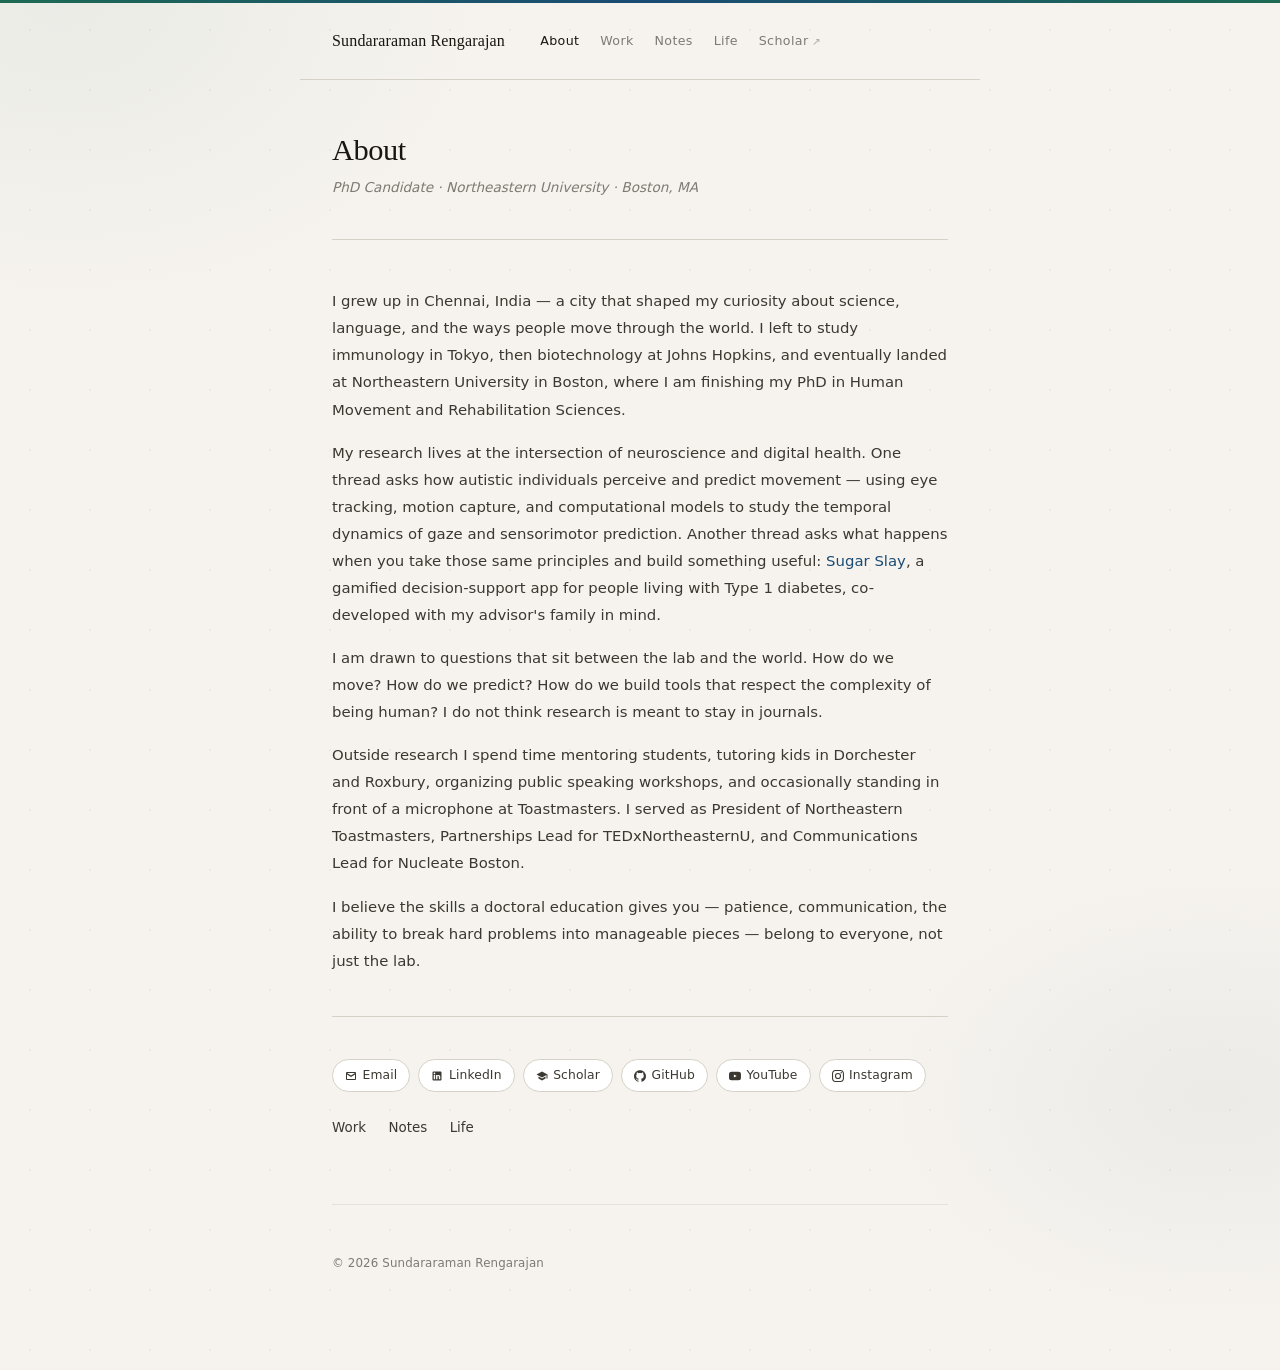
==== about.html @ 94930c29 "Add files via upload" ====
<!DOCTYPE html>
<html lang="en">
<head>
  <meta charset="UTF-8">
  <meta name="viewport" content="width=device-width, initial-scale=1.0">
  <title>About — Sundararaman Rengarajan</title>
  <link rel="stylesheet" href="style.css">
</head>
<body>

<div class="top-rule"></div>

<nav class="site-nav">
  <a href="index.html" class="brand">Sundararaman Rengarajan</a>
  <a href="about.html" class="on">About</a>
  <a href="work.html">Work</a>
  <a href="notes.html">Notes</a>
  <a href="life.html">Life</a>
  <a href="https://scholar.google.com/citations?hl=en&user=uG3noJkAAAAJ" target="_blank" class="ext">Scholar</a>
</nav>

<div class="wrapper">

  <div class="page-top">
    <h1>About</h1>
    <p class="sub">PhD Candidate · Northeastern University · Boston, MA</p>
  </div>

  <div class="section">
    <p>
      I grew up in Chennai, India — a city that shaped my curiosity about science, language,
      and the ways people move through the world. I left to study immunology in Tokyo,
      then biotechnology at Johns Hopkins, and eventually landed at Northeastern University
      in Boston, where I am finishing my PhD in Human Movement and Rehabilitation Sciences.
    </p>

    <p>
      My research lives at the intersection of neuroscience and digital health.
      One thread asks how autistic individuals perceive and predict movement — using eye tracking,
      motion capture, and computational models to study the temporal dynamics of gaze and
      sensorimotor prediction. Another thread asks what happens when you take those same
      principles and build something useful:
      <a href="https://news.northeastern.edu/2026/01/14/glucose-tracking-gaming-app/" target="_blank">Sugar Slay</a>,
      a gamified decision-support app for people living with Type 1 diabetes,
      co-developed with my advisor's family in mind.
    </p>

    <p>
      I am drawn to questions that sit between the lab and the world. How do we move?
      How do we predict? How do we build tools that respect the complexity of being human?
      I do not think research is meant to stay in journals.
    </p>

    <p>
      Outside research I spend time mentoring students, tutoring kids in Dorchester and Roxbury,
      organizing public speaking workshops, and occasionally standing in front of a microphone
      at Toastmasters. I served as President of Northeastern Toastmasters,
      Partnerships Lead for TEDxNortheasternU,
      and Communications Lead for Nucleate Boston.
    </p>

    <p>
      I believe the skills a doctoral education gives you — patience, communication,
      the ability to break hard problems into manageable pieces — belong to everyone,
      not just the lab.
    </p>
  </div>

  <hr>

  <div class="socials">
    <a href="/cdn-cgi/l/email-protection#7200171c1513001318131c5c01321c1d00061a1713010617001c5c171607">
      <svg viewBox="0 0 24 24" style="width:12px;height:12px;fill:currentColor"><path d="M20 4H4a2 2 0 00-2 2v12a2 2 0 002 2h16a2 2 0 002-2V6a2 2 0 00-2-2zm0 2l-8 5-8-5h16zm0 12H4V9l8 5 8-5v9z"/></svg>
      Email
    </a>
    <a href="https://www.linkedin.com/in/this-is-sundarr/" target="_blank">
      <svg viewBox="0 0 24 24" style="width:12px;height:12px;fill:currentColor"><path d="M19 3a2 2 0 012 2v14a2 2 0 01-2 2H5a2 2 0 01-2-2V5a2 2 0 012-2h14m-.5 15.5v-5.3a3.26 3.26 0 00-3.26-3.26c-.85 0-1.84.52-2.32 1.3v-1.11h-2.79v8.37h2.79v-4.93c0-.77.62-1.4 1.39-1.4a1.4 1.4 0 011.4 1.4v4.93h2.79M6.88 8.56a1.68 1.68 0 001.68-1.68c0-.93-.75-1.69-1.68-1.69a1.69 1.69 0 00-1.69 1.69c0 .93.76 1.68 1.69 1.68m1.39 9.94v-8.37H5.5v8.37h2.77z"/></svg>
      LinkedIn
    </a>
    <a href="https://scholar.google.com/citations?hl=en&user=uG3noJkAAAAJ" target="_blank">
      <svg viewBox="0 0 24 24" style="width:12px;height:12px;fill:currentColor"><path d="M12 3L1 9l11 6 9-4.91V17h2V9L12 3zM5 13.18v4L12 21l7-3.82v-4L12 17l-7-3.82z"/></svg>
      Scholar
    </a>
    <a href="https://github.com/thisissundarr" target="_blank">
      <svg viewBox="0 0 24 24" style="width:12px;height:12px;fill:currentColor"><path d="M12 .297c-6.63 0-12 5.373-12 12 0 5.303 3.438 9.8 8.205 11.385.6.113.82-.258.82-.577 0-.285-.01-1.04-.015-2.04-3.338.724-4.042-1.61-4.042-1.61C4.422 18.07 3.633 17.7 3.633 17.7c-1.087-.744.084-.729.084-.729 1.205.084 1.838 1.236 1.838 1.236 1.07 1.835 2.809 1.305 3.495.998.108-.776.417-1.305.76-1.605-2.665-.3-5.466-1.332-5.466-5.93 0-1.31.465-2.38 1.235-3.22-.135-.303-.54-1.523.105-3.176 0 0 1.005-.322 3.3 1.23.96-.267 1.98-.399 3-.405 1.02.006 2.04.138 3 .405 2.28-1.552 3.285-1.23 3.285-1.23.645 1.653.24 2.873.12 3.176.765.84 1.23 1.91 1.23 3.22 0 4.61-2.805 5.625-5.475 5.92.42.36.81 1.096.81 2.22 0 1.606-.015 2.896-.015 3.286 0 .315.21.69.825.57C20.565 22.092 24 17.592 24 12.297c0-6.627-5.373-12-12-12"/></svg>
      GitHub
    </a>
    <a href="https://www.youtube.com/@sundararamanrengarajan" target="_blank">
      <svg viewBox="0 0 24 24" style="width:12px;height:12px;fill:currentColor"><path d="M23.5 6.19a3.02 3.02 0 00-2.12-2.14C19.54 3.5 12 3.5 12 3.5s-7.54 0-9.38.55A3.02 3.02 0 00.5 6.19C0 8.04 0 12 0 12s0 3.96.5 5.81a3.02 3.02 0 002.12 2.14C4.46 20.5 12 20.5 12 20.5s7.54 0 9.38-.55a3.02 3.02 0 002.12-2.14C24 15.96 24 12 24 12s0-3.96-.5-5.81zM9.75 15.02V8.98L15.5 12l-5.75 3.02z"/></svg>
      YouTube
    </a>
    <a href="https://www.instagram.com/this.is.sundarr/" target="_blank">
      <svg viewBox="0 0 24 24" style="width:12px;height:12px;fill:currentColor"><path d="M12 2.163c3.204 0 3.584.012 4.85.07 3.252.148 4.771 1.691 4.919 4.919.058 1.265.069 1.645.069 4.849 0 3.205-.012 3.584-.069 4.849-.149 3.225-1.664 4.771-4.919 4.919-1.266.058-1.644.07-4.85.07-3.204 0-3.584-.012-4.849-.07-3.26-.149-4.771-1.699-4.919-4.92-.058-1.265-.07-1.644-.07-4.849 0-3.204.013-3.583.07-4.849.149-3.227 1.664-4.771 4.919-4.919 1.266-.057 1.645-.069 4.849-.069zm0-2.163c-3.259 0-3.667.014-4.947.072-4.358.2-6.78 2.618-6.98 6.98-.059 1.281-.073 1.689-.073 4.948 0 3.259.014 3.668.072 4.948.2 4.358 2.618 6.78 6.98 6.98 1.281.058 1.689.072 4.948.072 3.259 0 3.668-.014 4.948-.072 4.354-.2 6.782-2.618 6.979-6.98.059-1.28.073-1.689.073-4.948 0-3.259-.014-3.667-.072-4.947-.196-4.354-2.617-6.78-6.979-6.98-1.281-.059-1.69-.073-4.949-.073zm0 5.838a6.162 6.162 0 100 12.324 6.162 6.162 0 000-12.324zM12 16a4 4 0 110-8 4 4 0 010 8zm6.406-11.845a1.44 1.44 0 100 2.881 1.44 1.44 0 000-2.881z"/></svg>
      Instagram
    </a>
  </div>

  <div class="arrow-links" style="margin-top:1.5rem;">
    <a href="work.html">Work</a>
    <a href="notes.html">Notes</a>
    <a href="life.html">Life</a>
  </div>

  <footer>
    <span>© 2026 Sundararaman Rengarajan</span>
    <span><a href="index.html">
---- style.css ----
*, *::before, *::after { box-sizing: border-box; margin: 0; padding: 0; }

:root {
  --ivory:   #f6f3ee;
  --paper:   #faf8f4;
  --surface: #ffffff;
  --text:    #18160f;
  --soft:    #3a3830;
  --muted:   #7c7a72;
  --faint:   #e6e2d9;
  --rule:    #d6d1c7;
  --teal:    #1d6a54;
  --blue:    #1a4b74;
  --warm:    #8a4520;
  --gold:    #b89a3e;
  --serif:   'Georgia', 'Times New Roman', serif;
  --sans:    -apple-system, BlinkMacSystemFont, 'Segoe UI', system-ui, sans-serif;
  --mono:    'SFMono-Regular', 'Consolas', monospace;
  --width:   680px;
  --pad:     2rem;
}

html { font-size: 16px; }

/* ── BODY & BACKGROUND ── */
body {
  font-family: var(--sans);
  background-color: var(--ivory);
  background-image:
    radial-gradient(ellipse 700px 500px at 5% 0%, rgba(29,106,84,0.055) 0%, transparent 60%),
    radial-gradient(ellipse 600px 400px at 95% 80%, rgba(26,75,116,0.05) 0%, transparent 55%),
    url("data:image/svg+xml,%3Csvg xmlns='http://www.w3.org/2000/svg' width='60' height='60'%3E%3Ccircle cx='30' cy='30' r='0.8' fill='%238a8070' opacity='0.18'/%3E%3C/svg%3E");
  color: var(--text);
  line-height: 1.78;
  -webkit-font-smoothing: antialiased;
}

/* ── WRAPPER ── */
.wrapper {
  max-width: var(--width);
  margin: 0 auto;
  padding: 0 var(--pad) 6rem;
}

/* ── TOP ACCENT LINE ── */
.top-rule {
  height: 3px;
  background: linear-gradient(90deg, var(--teal) 0%, var(--blue) 50%, var(--teal) 100%);
  margin-bottom: 0;
}

/* ── NAV ── */
.site-nav {
  padding: 1.5rem 2rem;
  max-width: var(--width);
  margin: 0 auto;
  display: flex;
  align-items: center;
  gap: 0;
  flex-wrap: wrap;
  row-gap: 0.4rem;
  border-bottom: 1px solid var(--rule);
  margin-bottom: 0;
}

.site-nav .brand {
  font-family: var(--serif);
  font-size: 1rem;
  font-weight: normal;
  color: var(--text);
  text-decoration: none;
  margin-right: 2.2rem;
  letter-spacing: 0.01em;
}

.site-nav a {
  font-size: 0.79rem;
  color: var(--muted);
  text-decoration: none;
  margin-right: 1.3rem;
  letter-spacing: 0.03em;
  transition: color 0.15s;
}

.site-nav a:hover       { color: var(--teal); }
.site-nav a.on          { color: var(--text); }
.site-nav .ext::after   { content: ' ↗'; font-size: 0.65rem; opacity: 0.6; }

/* ── PAGE HERO (index) ── */
.hero {
  padding: 4rem 0 3.5rem;
  display: grid;
  grid-template-columns: 1fr auto;
  gap: 2.5rem;
  align-items: center;
  border-bottom: 1px solid var(--rule);
  margin-bottom: 0;
}

.hero-text h1 {
  font-family: var(--serif);
  font-size: 2.5rem;
  font-weight: normal;
  line-height: 1.15;
  letter-spacing: -0.02em;
  color: var(--text);
  margin-bottom: 0.6rem;
}

.hero-text .role {
  font-size: 0.88rem;
  color: var(--muted);
  margin-bottom: 0.3rem;
  line-height: 1.6;
}

.hero-text .tagline {
  font-size: 1rem;
  color: var(--soft);
  font-style: italic;
  font-family: var(--serif);
  margin: 0.9rem 0 1.6rem;
  line-height: 1.55;
}

.hero-photo {
  flex-shrink: 0;
}

.hero-photo img {
  width: 150px;
  height: 150px;
  border-radius: 50%;
  object-fit: cover;
  object-position: center top;
  display: block;
  border: 3px solid var(--surface);
  box-shadow: 0 0 0 1px var(--rule), 0 4px 24px rgba(0,0,0,0.08);
}

/* ── SOCIAL LINKS ── */
.socials {
  display: flex;
  gap: 0.5rem;
  flex-wrap: wrap;
}

.socials a {
  display: inline-flex;
  align-items: center;
  gap: 0.35rem;
  font-size: 0.77rem;
  color: var(--soft);
  text-decoration: none;
  border: 1px solid var(--rule);
  padding: 0.3rem 0.75rem;
  border-radius: 100px;
  background: var(--surface);
  transition: all 0.15s;
  letter-spacing: 0.01em;
}

.socials a:hover {
  border-color: var(--teal);
  color: var(--teal);
  background: rgba(29,106,84,0.05);
  text-decoration: none;
}

.socials a svg {
  width: 12px;
  height: 12px;
  flex-shrink: 0;
  fill: currentColor;
}

/* ── PAGE HEADER (inner pages) ── */
.page-top {
  padding: 3.2rem 0 2.5rem;
  border-bottom: 1px solid var(--rule);
  margin-bottom: 0;
}

.page-top h1 {
  font-family: var(--serif);
  font-size: 1.9rem;
  font-weight: normal;
  color: var(--text);
  letter-spacing: -0.015em;
  line-height: 1.2;
  margin-bottom: 0.4rem;
}

.page-top .sub {
  font-size: 0.85rem;
  color: var(--muted);
  font-style: italic;
}

/* ── SECTION HEADINGS ── */
.section {
  margin-top: 3rem;
}

.section-label {
  font-size: 0.68rem;
  font-weight: 600;
  text-transform: uppercase;
  letter-spacing: 0.14em;
  color: var(--teal);
  margin-bottom: 1.2rem;
  display: flex;
  align-items: center;
  gap: 0.6rem;
}

.section-label::after {
  content: '';
  flex: 1;
  height: 1px;
  background: var(--faint);
}

h2 {
  font-family: var(--serif);
  font-size: 1.05rem;
  font-weight: normal;
  color: var(--text);
  margin: 2.6rem 0 1rem;
  padding-bottom: 0.35rem;
  border-bottom: 1px solid var(--rule);
}

h3 {
  font-size: 0.87rem;
  font-weight: 600;
  color: var(--text);
  margin: 1.6rem 0 0.28rem;
}

/* ── BODY TEXT ── */
p {
  font-size: 0.93rem;
  color: var(--soft);
  margin-bottom: 1rem;
  line-height: 1.82;
}

p:last-child { margin-bottom: 0; }

a { color: var(--blue); text-decoration: none; }
a:hover { text-decoration: underline; }

ul, ol { padding-left: 1.15rem; margin-bottom: 1rem; }
li {
  font-size: 0.89rem;
  color: var(--soft);
  margin-bottom: 0.3rem;
  line-height: 1.65;
}

hr {
  border: none;
  border-top: 1px solid var(--rule);
  margin: 2.6rem 0;
}

strong { color: var(--text); font-weight: 600; }
em     { font-style: italic; }

/* ── INDEX NAV LINKS ── */
.index-links {
  padding: 2.5rem 0 0;
  display: flex;
  flex-direction: column;
  gap: 0;
}

.index-links a {
  font-size: 0.97rem;
  color: var(--text);
  text-decoration: none;
  padding: 0.75rem 0;
  border-bottom: 1px solid var(--faint);
  display: flex;
  align-items: center;
  gap: 0.6rem;
  transition: color 0.15s;
}

.index-links a:first-child { border-top: 1px solid var(--faint); }

.index-links a:hover { color: var(--teal); text-decoration: none; }

.index-links .link-desc {
  font-size: 0.78rem;
  color: var(--muted);
  margin-left: 0.6rem;
}

/* ── PROFILE ROW (work page) ── */
.profile-row {
  display: flex;
  align-items: flex-start;
  gap: 1.5rem;
  margin: 2rem 0 0;
}

.profile-row img {
  width: 78px;
  height: 78px;
  border-radius: 50%;
  object-fit: cover;
  object-position: center top;
  flex-shrink: 0;
  border: 2px solid var(--surface);
  box-shadow: 0 0 0 1px var(--rule);
}

.profile-text {
  font-size: 0.88rem;
  color: var(--soft);
  line-height: 1.78;
}

.profile-text strong { font-size: 0.96rem; display: block; margin-bottom: 0.1rem; }

.interests {
  margin-top: 0.5rem;
  font-size: 0.78rem;
  color: var(--muted);
  font-style: italic;
}

/* ── PUBLICATIONS ── */
.pub {
  padding: 1.25rem 0;
  border-bottom: 1px solid var(--faint);
}

.pub:first-child { padding-top: 0; }
.pub:last-child  { border-bottom: none; }

.pub-title {
  display: block;
  font-size: 0.93rem;
  font-weight: 500;
  color: var(--text);
  line-height: 1.5;
  margin-bottom: 0.2rem;
}

.pub-authors {
  font-size: 0.8rem;
  color: var(--muted);
  margin-bottom: 0.15rem;
}

.pub-venue {
  font-size: 0.79rem;
  color: var(--muted);
  font-style: italic;
  margin-bottom: 0.42rem;
}

.pub-venue .ur { color: var(--warm); font-style: normal; font-weight: 500; }

.pub-links { display: flex; gap: 0.38rem; flex-wrap: wrap; align-items: center; }

.pub-links a {
  font-size: 0.72rem;
  color: var(--soft);
  border: 1px solid var(--rule);
  padding: 0.07rem 0.52rem;
  border-radius: 2px;
  background: var(--surface);
  transition: all 0.12s;
}

.pub-links a:hover { border-color: var(--blue); color: var(--blue); text-decoration: none; }

.ep {
  font-size: 0.72rem;
  color: #7a5800;
  background: #fdf3cc;
  border: 1px solid #e0d080;
  padding: 0.07rem 0.48rem;
  border-radius: 2px;
}

/* ── AWARD LIST ── */
.award-list { list-style: none; padding: 0; }

.award-list li {
  display: grid;
  grid-template-columns: 48px 1fr;
  gap: 1rem;
  padding: 0.5rem 0;
  border-bottom: 1px solid var(--faint);
  font-size: 0.88rem;
  align-items: baseline;
}

.award-list li:last-child { border-bottom: none; }

.yr {
  font-size: 0.74rem;
  color: var(--muted);
  font-variant-numeric: tabular-nums;
}

/* ── SERVICE ── */
.svc-year {
  font-size: 0.68rem;
  font-weight: 600;
  color: var(--teal);
  text-transform: uppercase;
  letter-spacing: 0.1em;
  margin: 1.6rem 0 0.5rem;
}

/* ── TEACHING & EDU ── */
.teach, .edu {
  padding: 0.72rem 0;
  border-bottom: 1px solid var(--faint);
}

.teach:last-child, .edu:last-child { border-bottom: none; }
.teach strong, .edu strong { font-size: 0.9rem; display: block; }
.teach span, .edu span { font-size: 0.8rem; color: var(--muted); display: block; line-height: 1.55; }

/* ── NOTES ── */
.note {
  display: grid;
  grid-template-columns: 62px 1fr;
  gap: 1rem;
  padding: 0.6rem 0;
  border-bottom: 1px solid var(--faint);
  align-items: baseline;
}

.note:last-child { border-bottom: none; }

.note-date { font-size: 0.73rem; color: var(--muted); white-space: nowrap; }
.note a { font-size: 0.9rem; color: var(--text); }
.note a:hover { color: var(--teal); text-decoration: none; }
.ext-mark { font-size: 0.68rem; color: var(--muted); margin-left: 0.25rem; }

/* ── ARROW LINKS (about) ── */
.arrow-links {
  margin-top: 2.2rem;
  display: flex;
  gap: 1.4rem;
  flex-wrap: wrap;
}

.arrow-links a { font-size: 0.84rem; color: var(--soft); }
.arrow-links a:hover { color: var(--teal); text-decoration: none; }

/* ── FOOTER ── */
footer {
  padding-top: 3rem;
  font-size: 0.74rem;
  color: var(--muted);
  letter-spacing: 0.01em;
  border-top: 1px solid var(--faint);
  margin-top: 4rem;
  display: flex;
  align-items: center;
  justify-content: space-between;
  flex-wrap: wrap;
  gap: 0.5rem;
}

footer a { color: var(--muted); text-decoration: none; }
footer a:hover { color: var(--text); }

/* ── CARD (about summary on index) ── */
.card-row {
  display: grid;
  grid-template-columns: repeat(2, 1fr);
  gap: 0.75rem;
  margin-top: 2.5rem;
}

.card {
  background: var(--surface);
  border: 1px solid var(--rule);
  border-radius: 6px;
  padding: 1rem 1.1rem;
}

.card-label {
  font-size: 0.68rem;
  text-transform: uppercase;
  letter-spacing: 0.1em;
  color: var(--teal);
  font-weight: 600;
  margin-bottom: 0.3rem;
}

.card p {
  font-size: 0.82rem;
  color: var(--muted);
  margin: 0;
  line-height: 1.6;
}

/* ── RESPONSIVE ── */
@media (max-width: 520px) {
  :root { --pad: 1.2rem; }
  html  { font-size: 15px; }
  .hero { grid-template-columns: 1fr; }
  .hero-photo { order: -1; }
  .hero-photo img { width: 100px; height: 100px; }
  .hero-text h1 { font-size: 2rem; }
  .card-row { grid-template-columns: 1fr; }
  .profile-row { flex-direction: column; gap: 1rem; }
}
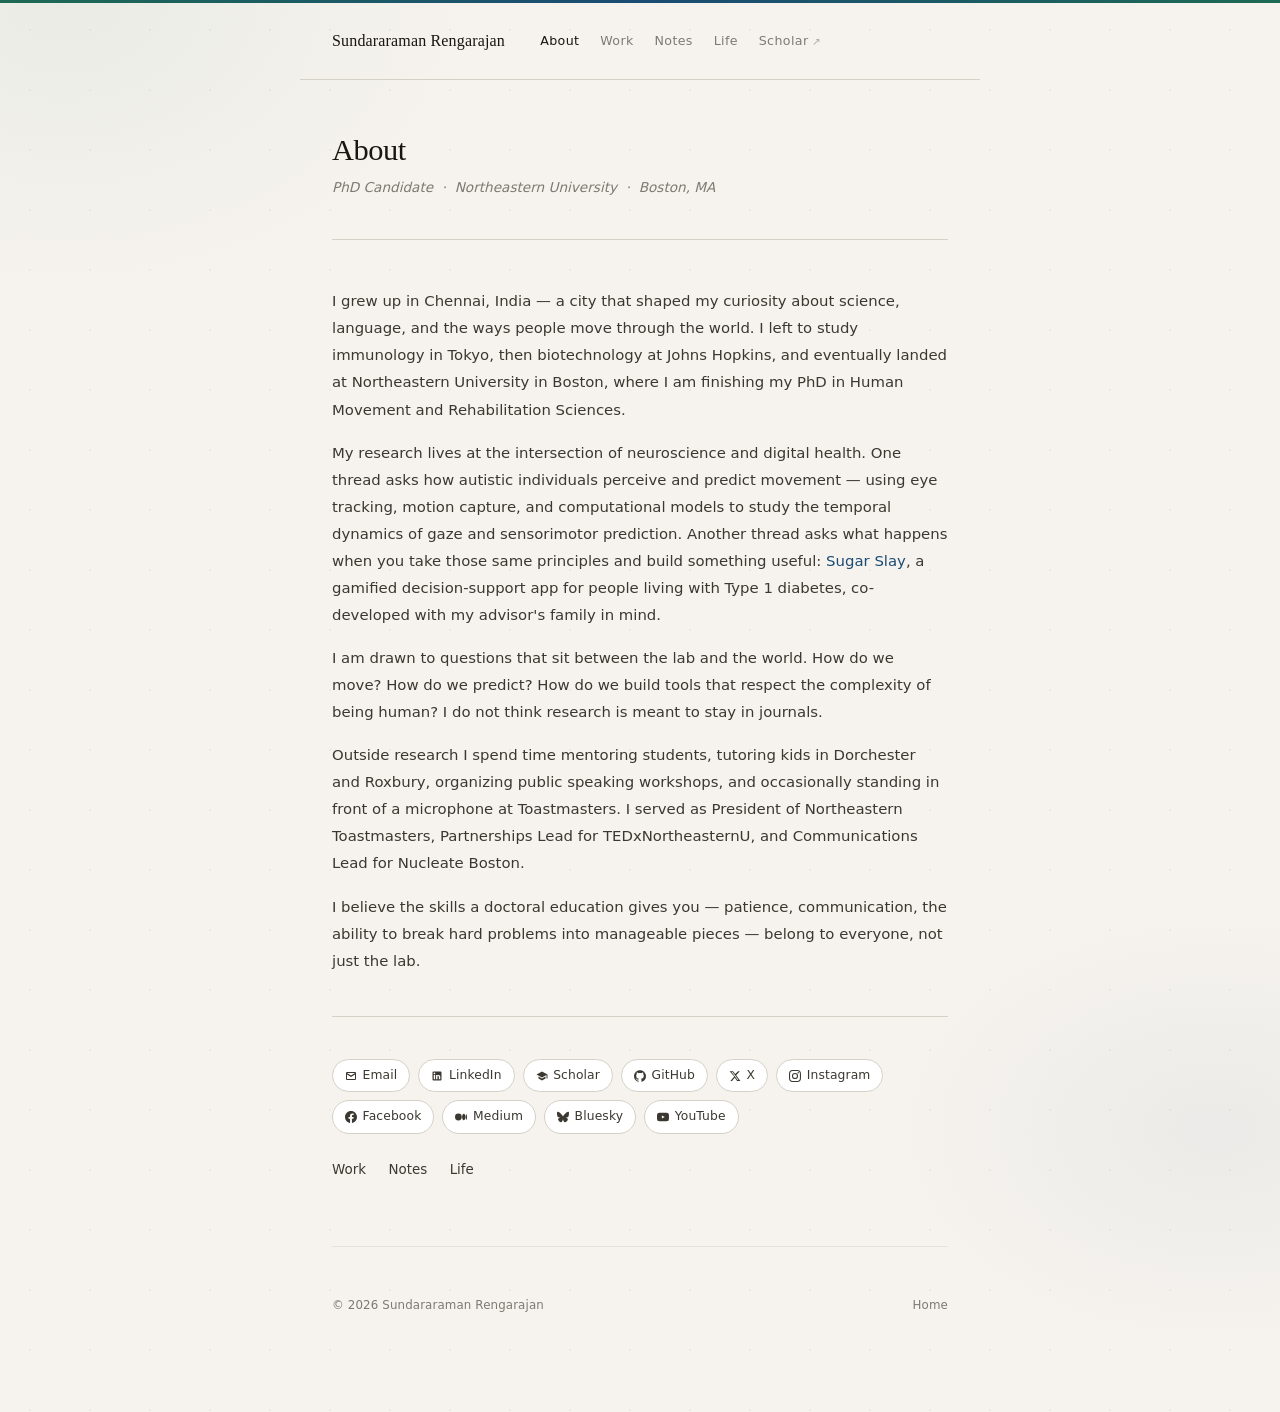
==== commit 58e2f248: "Add files via upload" ====
--- a/about.html
+++ b/about.html
@@ -23,7 +23,7 @@
 
   <div class="page-top">
     <h1>About</h1>
-    <p class="sub">PhD Candidate · Northeastern University · Boston, MA</p>
+    <p class="sub">PhD Candidate &nbsp;·&nbsp; Northeastern University &nbsp;·&nbsp; Boston, MA</p>
   </div>
 
   <div class="section">
@@ -69,7 +69,7 @@
   <hr>
 
   <div class="socials">
-    <a href="/cdn-cgi/l/email-protection#7200171c1513001318131c5c01321c1d00061a1713010617001c5c171607">
+    <a href="mailto:rengarajan.s@northeastern.edu">
       <svg viewBox="0 0 24 24" style="width:12px;height:12px;fill:currentColor"><path d="M20 4H4a2 2 0 00-2 2v12a2 2 0 002 2h16a2 2 0 002-2V6a2 2 0 00-2-2zm0 2l-8 5-8-5h16zm0 12H4V9l8 5 8-5v9z"/></svg>
       Email
     </a>
@@ -85,13 +85,29 @@
       <svg viewBox="0 0 24 24" style="width:12px;height:12px;fill:currentColor"><path d="M12 .297c-6.63 0-12 5.373-12 12 0 5.303 3.438 9.8 8.205 11.385.6.113.82-.258.82-.577 0-.285-.01-1.04-.015-2.04-3.338.724-4.042-1.61-4.042-1.61C4.422 18.07 3.633 17.7 3.633 17.7c-1.087-.744.084-.729.084-.729 1.205.084 1.838 1.236 1.838 1.236 1.07 1.835 2.809 1.305 3.495.998.108-.776.417-1.305.76-1.605-2.665-.3-5.466-1.332-5.466-5.93 0-1.31.465-2.38 1.235-3.22-.135-.303-.54-1.523.105-3.176 0 0 1.005-.322 3.3 1.23.96-.267 1.98-.399 3-.405 1.02.006 2.04.138 3 .405 2.28-1.552 3.285-1.23 3.285-1.23.645 1.653.24 2.873.12 3.176.765.84 1.23 1.91 1.23 3.22 0 4.61-2.805 5.625-5.475 5.92.42.36.81 1.096.81 2.22 0 1.606-.015 2.896-.015 3.286 0 .315.21.69.825.57C20.565 22.092 24 17.592 24 12.297c0-6.627-5.373-12-12-12"/></svg>
       GitHub
     </a>
+    <a href="https://x.com/this_is_sundarr" target="_blank">
+      <svg viewBox="0 0 24 24" style="width:12px;height:12px;fill:currentColor"><path d="M18.244 2.25h3.308l-7.227 8.26 8.502 11.24H16.17l-4.714-6.231-5.401 6.231H2.746l7.73-8.835L1.254 2.25H8.08l4.259 5.63 5.905-5.63zm-1.161 17.52h1.833L7.084 4.126H5.117z"/></svg>
+      X
+    </a>
+    <a href="https://www.instagram.com/captain.cut_throat/" target="_blank">
+      <svg viewBox="0 0 24 24" style="width:12px;height:12px;fill:currentColor"><path d="M12 2.163c3.204 0 3.584.012 4.85.07 3.252.148 4.771 1.691 4.919 4.919.058 1.265.069 1.645.069 4.849 0 3.205-.012 3.584-.069 4.849-.149 3.225-1.664 4.771-4.919 4.919-1.266.058-1.644.07-4.85.07-3.204 0-3.584-.012-4.849-.07-3.26-.149-4.771-1.699-4.919-4.92-.058-1.265-.07-1.644-.07-4.849 0-3.204.013-3.583.07-4.849.149-3.227 1.664-4.771 4.919-4.919 1.266-.057 1.645-.069 4.849-.069zm0-2.163c-3.259 0-3.667.014-4.947.072-4.358.2-6.78 2.618-6.98 6.98-.059 1.281-.073 1.689-.073 4.948 0 3.259.014 3.668.072 4.948.2 4.358 2.618 6.78 6.98 6.98 1.281.058 1.689.072 4.948.072 3.259 0 3.668-.014 4.948-.072 4.354-.2 6.782-2.618 6.979-6.98.059-1.28.073-1.689.073-4.948 0-3.259-.014-3.667-.072-4.947-.196-4.354-2.617-6.78-6.979-6.98-1.281-.059-1.69-.073-4.949-.073zm0 5.838a6.162 6.162 0 100 12.324 6.162 6.162 0 000-12.324zM12 16a4 4 0 110-8 4 4 0 010 8zm6.406-11.845a1.44 1.44 0 100 2.881 1.44 1.44 0 000-2.881z"/></svg>
+      Instagram
+    </a>
+    <a href="https://www.facebook.com/this.is.sundarr" target="_blank">
+      <svg viewBox="0 0 24 24" style="width:12px;height:12px;fill:currentColor"><path d="M24 12.073c0-6.627-5.373-12-12-12s-12 5.373-12 12c0 5.99 4.388 10.954 10.125 11.854v-8.385H7.078v-3.47h3.047V9.43c0-3.007 1.792-4.669 4.533-4.669 1.312 0 2.686.235 2.686.235v2.953H15.83c-1.491 0-1.956.925-1.956 1.874v2.25h3.328l-.532 3.47h-2.796v8.385C19.612 23.027 24 18.062 24 12.073z"/></svg>
+      Facebook
+    </a>
+    <a href="https://medium.com/@srenga93" target="_blank">
+      <svg viewBox="0 0 24 24" style="width:12px;height:12px;fill:currentColor"><path d="M13.54 12a6.8 6.8 0 0 1-6.77 6.82A6.8 6.8 0 0 1 0 12a6.8 6.8 0 0 1 6.77-6.82A6.8 6.8 0 0 1 13.54 12zm7.42 0c0 3.54-1.51 6.42-3.38 6.42-1.87 0-3.39-2.88-3.39-6.42s1.52-6.42 3.39-6.42 3.38 2.88 3.38 6.42M24 12c0 3.17-.53 5.75-1.19 5.75-.66 0-1.19-2.58-1.19-5.75s.53-5.75 1.19-5.75C23.47 6.25 24 8.83 24 12z"/></svg>
+      Medium
+    </a>
+    <a href="https://bsky.app/profile/this-is-sundarr.bsky.social" target="_blank">
+      <svg viewBox="0 0 24 24" style="width:12px;height:12px;fill:currentColor"><path d="M12 10.8c-1.087-2.114-4.046-6.053-6.798-7.995C2.566.944 1.561 1.266.902 1.565.139 1.908 0 3.08 0 3.768c0 .69.378 5.65.624 6.479.815 2.736 3.713 3.66 6.383 3.364.136-.02.275-.039.415-.056-.138.022-.276.04-.415.056-3.912.58-7.387 2.005-2.83 7.078 5.013 5.19 6.87-1.113 7.823-4.308.953 3.195 2.05 9.271 7.733 4.308 4.267-4.308 1.172-6.498-2.74-7.078a8.741 8.741 0 0 1-.415-.056c.14.017.279.036.415.056 2.67.297 5.568-.628 6.383-3.364.246-.828.624-5.79.624-6.478 0-.69-.139-1.861-.902-2.204-.659-.299-1.664-.62-4.3 1.24C16.046 4.748 13.087 8.687 12 10.8z"/></svg>
+      Bluesky
+    </a>
     <a href="https://www.youtube.com/@sundararamanrengarajan" target="_blank">
       <svg viewBox="0 0 24 24" style="width:12px;height:12px;fill:currentColor"><path d="M23.5 6.19a3.02 3.02 0 00-2.12-2.14C19.54 3.5 12 3.5 12 3.5s-7.54 0-9.38.55A3.02 3.02 0 00.5 6.19C0 8.04 0 12 0 12s0 3.96.5 5.81a3.02 3.02 0 002.12 2.14C4.46 20.5 12 20.5 12 20.5s7.54 0 9.38-.55a3.02 3.02 0 002.12-2.14C24 15.96 24 12 24 12s0-3.96-.5-5.81zM9.75 15.02V8.98L15.5 12l-5.75 3.02z"/></svg>
       YouTube
-    </a>
-    <a href="https://www.instagram.com/this.is.sundarr/" target="_blank">
-      <svg viewBox="0 0 24 24" style="width:12px;height:12px;fill:currentColor"><path d="M12 2.163c3.204 0 3.584.012 4.85.07 3.252.148 4.771 1.691 4.919 4.919.058 1.265.069 1.645.069 4.849 0 3.205-.012 3.584-.069 4.849-.149 3.225-1.664 4.771-4.919 4.919-1.266.058-1.644.07-4.85.07-3.204 0-3.584-.012-4.849-.07-3.26-.149-4.771-1.699-4.919-4.92-.058-1.265-.07-1.644-.07-4.849 0-3.204.013-3.583.07-4.849.149-3.227 1.664-4.771 4.919-4.919 1.266-.057 1.645-.069 4.849-.069zm0-2.163c-3.259 0-3.667.014-4.947.072-4.358.2-6.78 2.618-6.98 6.98-.059 1.281-.073 1.689-.073 4.948 0 3.259.014 3.668.072 4.948.2 4.358 2.618 6.78 6.98 6.98 1.281.058 1.689.072 4.948.072 3.259 0 3.668-.014 4.948-.072 4.354-.2 6.782-2.618 6.979-6.98.059-1.28.073-1.689.073-4.948 0-3.259-.014-3.667-.072-4.947-.196-4.354-2.617-6.78-6.979-6.98-1.281-.059-1.69-.073-4.949-.073zm0 5.838a6.162 6.162 0 100 12.324 6.162 6.162 0 000-12.324zM12 16a4 4 0 110-8 4 4 0 010 8zm6.406-11.845a1.44 1.44 0 100 2.881 1.44 1.44 0 000-2.881z"/></svg>
-      Instagram
     </a>
   </div>
 
@@ -103,4 +119,9 @@
 
   <footer>
     <span>© 2026 Sundararaman Rengarajan</span>
-    <span><a href="index.html">+    <span><a href="index.html">Home</a></span>
+  </footer>
+
+</div>
+</body>
+</html>
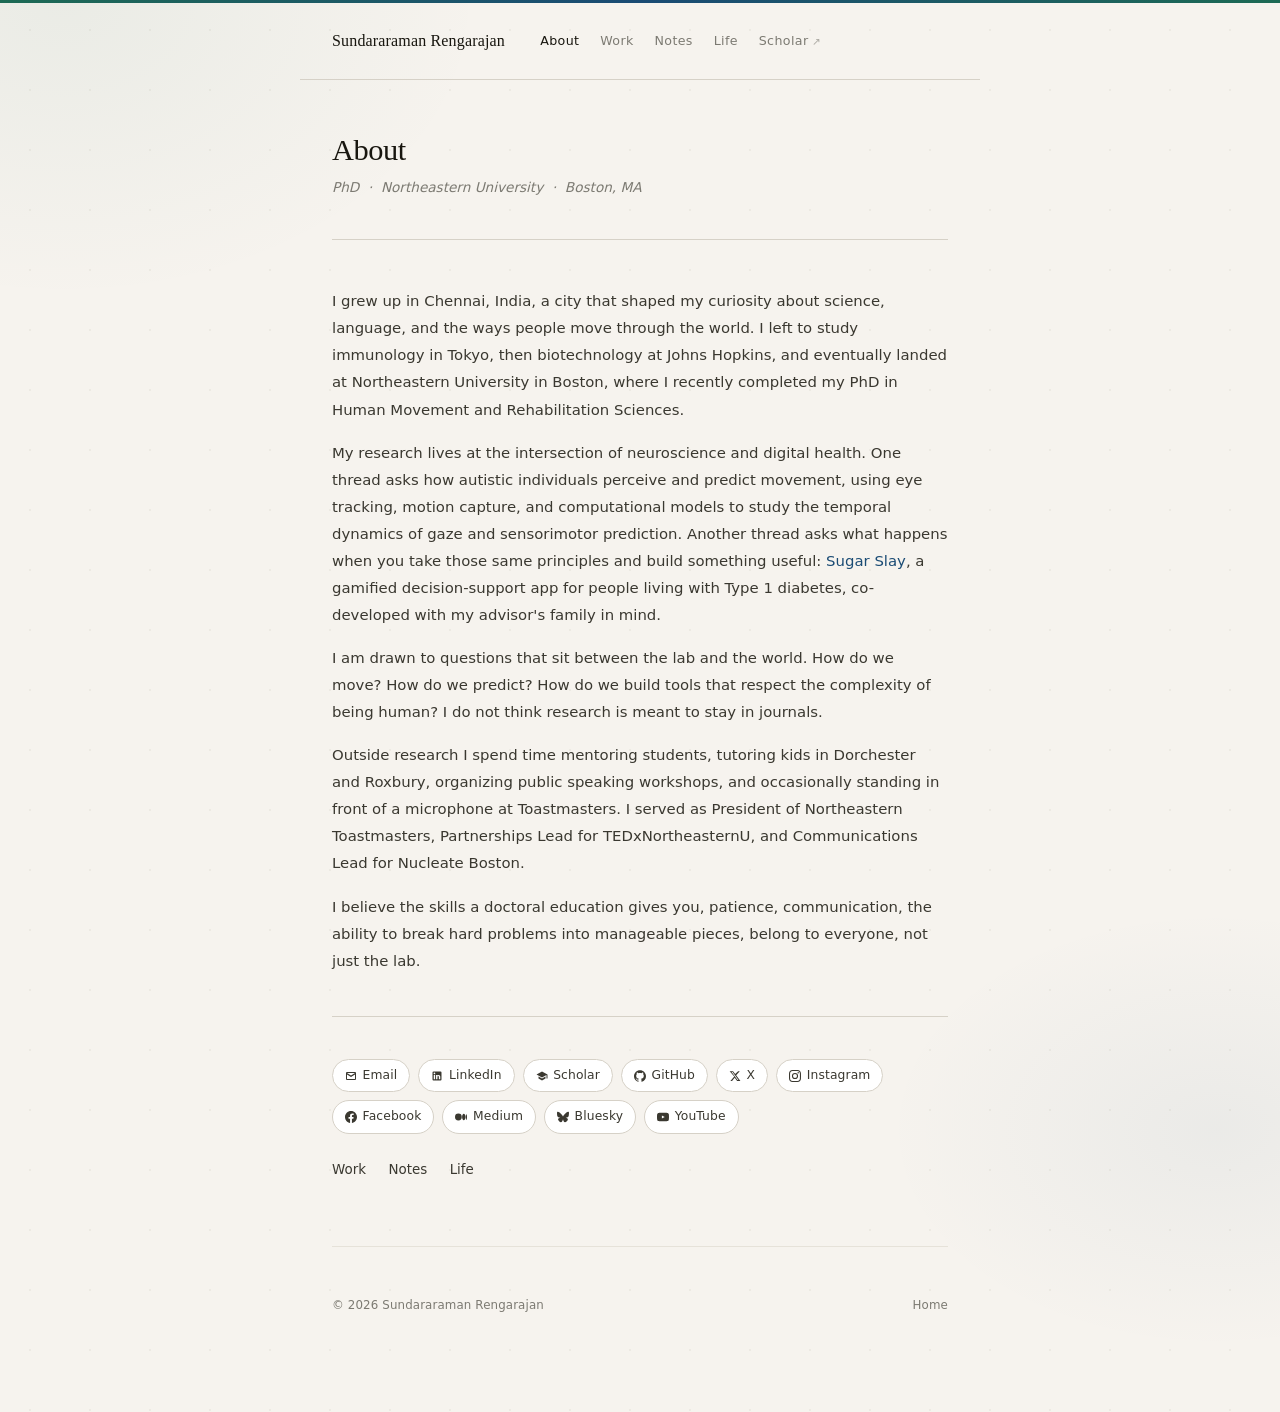
==== commit 507e2e8c: "Add files via upload" ====
--- a/about.html
+++ b/about.html
@@ -1,126 +1,126 @@
 <!DOCTYPE html>
 <html lang="en">
 <head>
-  <meta charset="UTF-8">
-  <meta name="viewport" content="width=device-width, initial-scale=1.0">
-  <title>About — Sundararaman Rengarajan</title>
-  <link rel="stylesheet" href="style.css">
+ <meta charset="UTF-8">
+ <meta name="viewport" content="width=device-width, initial-scale=1.0">
+ <title>About &nbsp;·&nbsp; Sundararaman Rengarajan</title>
+ <link rel="stylesheet" href="style.css">
 </head>
 <body>
 
 <div class="top-rule"></div>
 
 <nav class="site-nav">
-  <a href="index.html" class="brand">Sundararaman Rengarajan</a>
-  <a href="about.html" class="on">About</a>
-  <a href="work.html">Work</a>
-  <a href="notes.html">Notes</a>
-  <a href="life.html">Life</a>
-  <a href="https://scholar.google.com/citations?hl=en&user=uG3noJkAAAAJ" target="_blank" class="ext">Scholar</a>
+ <a href="index.html" class="brand">Sundararaman Rengarajan</a>
+ <a href="about.html" class="on">About</a>
+ <a href="work.html">Work</a>
+ <a href="notes.html">Notes</a>
+ <a href="life.html">Life</a>
+ <a href="https://scholar.google.com/citations?hl=en&user=uG3noJkAAAAJ" target="_blank" class="ext">Scholar</a>
 </nav>
 
 <div class="wrapper">
 
-  <div class="page-top">
-    <h1>About</h1>
-    <p class="sub">PhD Candidate &nbsp;·&nbsp; Northeastern University &nbsp;·&nbsp; Boston, MA</p>
-  </div>
+ <div class="page-top">
+ <h1>About</h1>
+ <p class="sub">PhD &nbsp;·&nbsp; Northeastern University &nbsp;·&nbsp; Boston, MA</p>
+ </div>
 
-  <div class="section">
-    <p>
-      I grew up in Chennai, India — a city that shaped my curiosity about science, language,
-      and the ways people move through the world. I left to study immunology in Tokyo,
-      then biotechnology at Johns Hopkins, and eventually landed at Northeastern University
-      in Boston, where I am finishing my PhD in Human Movement and Rehabilitation Sciences.
-    </p>
+ <div class="section">
+ <p>
+ I grew up in Chennai, India, a city that shaped my curiosity about science, language,
+ and the ways people move through the world. I left to study immunology in Tokyo,
+ then biotechnology at Johns Hopkins, and eventually landed at Northeastern University
+ in Boston, where I recently completed my PhD in Human Movement and Rehabilitation Sciences.
+ </p>
 
-    <p>
-      My research lives at the intersection of neuroscience and digital health.
-      One thread asks how autistic individuals perceive and predict movement — using eye tracking,
-      motion capture, and computational models to study the temporal dynamics of gaze and
-      sensorimotor prediction. Another thread asks what happens when you take those same
-      principles and build something useful:
-      <a href="https://news.northeastern.edu/2026/01/14/glucose-tracking-gaming-app/" target="_blank">Sugar Slay</a>,
-      a gamified decision-support app for people living with Type 1 diabetes,
-      co-developed with my advisor's family in mind.
-    </p>
+ <p>
+ My research lives at the intersection of neuroscience and digital health.
+ One thread asks how autistic individuals perceive and predict movement, using eye tracking,
+ motion capture, and computational models to study the temporal dynamics of gaze and
+ sensorimotor prediction. Another thread asks what happens when you take those same
+ principles and build something useful:
+ <a href="https://news.northeastern.edu/2026/01/14/glucose-tracking-gaming-app/" target="_blank">Sugar Slay</a>,
+ a gamified decision-support app for people living with Type 1 diabetes,
+ co-developed with my advisor's family in mind.
+ </p>
 
-    <p>
-      I am drawn to questions that sit between the lab and the world. How do we move?
-      How do we predict? How do we build tools that respect the complexity of being human?
-      I do not think research is meant to stay in journals.
-    </p>
+ <p>
+ I am drawn to questions that sit between the lab and the world. How do we move?
+ How do we predict? How do we build tools that respect the complexity of being human?
+ I do not think research is meant to stay in journals.
+ </p>
 
-    <p>
-      Outside research I spend time mentoring students, tutoring kids in Dorchester and Roxbury,
-      organizing public speaking workshops, and occasionally standing in front of a microphone
-      at Toastmasters. I served as President of Northeastern Toastmasters,
-      Partnerships Lead for TEDxNortheasternU,
-      and Communications Lead for Nucleate Boston.
-    </p>
+ <p>
+ Outside research I spend time mentoring students, tutoring kids in Dorchester and Roxbury,
+ organizing public speaking workshops, and occasionally standing in front of a microphone
+ at Toastmasters. I served as President of Northeastern Toastmasters,
+ Partnerships Lead for TEDxNortheasternU,
+ and Communications Lead for Nucleate Boston.
+ </p>
 
-    <p>
-      I believe the skills a doctoral education gives you — patience, communication,
-      the ability to break hard problems into manageable pieces — belong to everyone,
-      not just the lab.
-    </p>
-  </div>
+ <p>
+ I believe the skills a doctoral education gives you, patience, communication,
+ the ability to break hard problems into manageable pieces, belong to everyone,
+ not just the lab.
+ </p>
+ </div>
 
-  <hr>
+ <hr>
 
-  <div class="socials">
-    <a href="mailto:rengarajan.s@northeastern.edu">
-      <svg viewBox="0 0 24 24" style="width:12px;height:12px;fill:currentColor"><path d="M20 4H4a2 2 0 00-2 2v12a2 2 0 002 2h16a2 2 0 002-2V6a2 2 0 00-2-2zm0 2l-8 5-8-5h16zm0 12H4V9l8 5 8-5v9z"/></svg>
-      Email
-    </a>
-    <a href="https://www.linkedin.com/in/this-is-sundarr/" target="_blank">
-      <svg viewBox="0 0 24 24" style="width:12px;height:12px;fill:currentColor"><path d="M19 3a2 2 0 012 2v14a2 2 0 01-2 2H5a2 2 0 01-2-2V5a2 2 0 012-2h14m-.5 15.5v-5.3a3.26 3.26 0 00-3.26-3.26c-.85 0-1.84.52-2.32 1.3v-1.11h-2.79v8.37h2.79v-4.93c0-.77.62-1.4 1.39-1.4a1.4 1.4 0 011.4 1.4v4.93h2.79M6.88 8.56a1.68 1.68 0 001.68-1.68c0-.93-.75-1.69-1.68-1.69a1.69 1.69 0 00-1.69 1.69c0 .93.76 1.68 1.69 1.68m1.39 9.94v-8.37H5.5v8.37h2.77z"/></svg>
-      LinkedIn
-    </a>
-    <a href="https://scholar.google.com/citations?hl=en&user=uG3noJkAAAAJ" target="_blank">
-      <svg viewBox="0 0 24 24" style="width:12px;height:12px;fill:currentColor"><path d="M12 3L1 9l11 6 9-4.91V17h2V9L12 3zM5 13.18v4L12 21l7-3.82v-4L12 17l-7-3.82z"/></svg>
-      Scholar
-    </a>
-    <a href="https://github.com/thisissundarr" target="_blank">
-      <svg viewBox="0 0 24 24" style="width:12px;height:12px;fill:currentColor"><path d="M12 .297c-6.63 0-12 5.373-12 12 0 5.303 3.438 9.8 8.205 11.385.6.113.82-.258.82-.577 0-.285-.01-1.04-.015-2.04-3.338.724-4.042-1.61-4.042-1.61C4.422 18.07 3.633 17.7 3.633 17.7c-1.087-.744.084-.729.084-.729 1.205.084 1.838 1.236 1.838 1.236 1.07 1.835 2.809 1.305 3.495.998.108-.776.417-1.305.76-1.605-2.665-.3-5.466-1.332-5.466-5.93 0-1.31.465-2.38 1.235-3.22-.135-.303-.54-1.523.105-3.176 0 0 1.005-.322 3.3 1.23.96-.267 1.98-.399 3-.405 1.02.006 2.04.138 3 .405 2.28-1.552 3.285-1.23 3.285-1.23.645 1.653.24 2.873.12 3.176.765.84 1.23 1.91 1.23 3.22 0 4.61-2.805 5.625-5.475 5.92.42.36.81 1.096.81 2.22 0 1.606-.015 2.896-.015 3.286 0 .315.21.69.825.57C20.565 22.092 24 17.592 24 12.297c0-6.627-5.373-12-12-12"/></svg>
-      GitHub
-    </a>
-    <a href="https://x.com/this_is_sundarr" target="_blank">
-      <svg viewBox="0 0 24 24" style="width:12px;height:12px;fill:currentColor"><path d="M18.244 2.25h3.308l-7.227 8.26 8.502 11.24H16.17l-4.714-6.231-5.401 6.231H2.746l7.73-8.835L1.254 2.25H8.08l4.259 5.63 5.905-5.63zm-1.161 17.52h1.833L7.084 4.126H5.117z"/></svg>
-      X
-    </a>
-    <a href="https://www.instagram.com/captain.cut_throat/" target="_blank">
-      <svg viewBox="0 0 24 24" style="width:12px;height:12px;fill:currentColor"><path d="M12 2.163c3.204 0 3.584.012 4.85.07 3.252.148 4.771 1.691 4.919 4.919.058 1.265.069 1.645.069 4.849 0 3.205-.012 3.584-.069 4.849-.149 3.225-1.664 4.771-4.919 4.919-1.266.058-1.644.07-4.85.07-3.204 0-3.584-.012-4.849-.07-3.26-.149-4.771-1.699-4.919-4.92-.058-1.265-.07-1.644-.07-4.849 0-3.204.013-3.583.07-4.849.149-3.227 1.664-4.771 4.919-4.919 1.266-.057 1.645-.069 4.849-.069zm0-2.163c-3.259 0-3.667.014-4.947.072-4.358.2-6.78 2.618-6.98 6.98-.059 1.281-.073 1.689-.073 4.948 0 3.259.014 3.668.072 4.948.2 4.358 2.618 6.78 6.98 6.98 1.281.058 1.689.072 4.948.072 3.259 0 3.668-.014 4.948-.072 4.354-.2 6.782-2.618 6.979-6.98.059-1.28.073-1.689.073-4.948 0-3.259-.014-3.667-.072-4.947-.196-4.354-2.617-6.78-6.979-6.98-1.281-.059-1.69-.073-4.949-.073zm0 5.838a6.162 6.162 0 100 12.324 6.162 6.162 0 000-12.324zM12 16a4 4 0 110-8 4 4 0 010 8zm6.406-11.845a1.44 1.44 0 100 2.881 1.44 1.44 0 000-2.881z"/></svg>
-      Instagram
-    </a>
-    <a href="https://www.facebook.com/this.is.sundarr" target="_blank">
-      <svg viewBox="0 0 24 24" style="width:12px;height:12px;fill:currentColor"><path d="M24 12.073c0-6.627-5.373-12-12-12s-12 5.373-12 12c0 5.99 4.388 10.954 10.125 11.854v-8.385H7.078v-3.47h3.047V9.43c0-3.007 1.792-4.669 4.533-4.669 1.312 0 2.686.235 2.686.235v2.953H15.83c-1.491 0-1.956.925-1.956 1.874v2.25h3.328l-.532 3.47h-2.796v8.385C19.612 23.027 24 18.062 24 12.073z"/></svg>
-      Facebook
-    </a>
-    <a href="https://medium.com/@srenga93" target="_blank">
-      <svg viewBox="0 0 24 24" style="width:12px;height:12px;fill:currentColor"><path d="M13.54 12a6.8 6.8 0 0 1-6.77 6.82A6.8 6.8 0 0 1 0 12a6.8 6.8 0 0 1 6.77-6.82A6.8 6.8 0 0 1 13.54 12zm7.42 0c0 3.54-1.51 6.42-3.38 6.42-1.87 0-3.39-2.88-3.39-6.42s1.52-6.42 3.39-6.42 3.38 2.88 3.38 6.42M24 12c0 3.17-.53 5.75-1.19 5.75-.66 0-1.19-2.58-1.19-5.75s.53-5.75 1.19-5.75C23.47 6.25 24 8.83 24 12z"/></svg>
-      Medium
-    </a>
-    <a href="https://bsky.app/profile/this-is-sundarr.bsky.social" target="_blank">
-      <svg viewBox="0 0 24 24" style="width:12px;height:12px;fill:currentColor"><path d="M12 10.8c-1.087-2.114-4.046-6.053-6.798-7.995C2.566.944 1.561 1.266.902 1.565.139 1.908 0 3.08 0 3.768c0 .69.378 5.65.624 6.479.815 2.736 3.713 3.66 6.383 3.364.136-.02.275-.039.415-.056-.138.022-.276.04-.415.056-3.912.58-7.387 2.005-2.83 7.078 5.013 5.19 6.87-1.113 7.823-4.308.953 3.195 2.05 9.271 7.733 4.308 4.267-4.308 1.172-6.498-2.74-7.078a8.741 8.741 0 0 1-.415-.056c.14.017.279.036.415.056 2.67.297 5.568-.628 6.383-3.364.246-.828.624-5.79.624-6.478 0-.69-.139-1.861-.902-2.204-.659-.299-1.664-.62-4.3 1.24C16.046 4.748 13.087 8.687 12 10.8z"/></svg>
-      Bluesky
-    </a>
-    <a href="https://www.youtube.com/@sundararamanrengarajan" target="_blank">
-      <svg viewBox="0 0 24 24" style="width:12px;height:12px;fill:currentColor"><path d="M23.5 6.19a3.02 3.02 0 00-2.12-2.14C19.54 3.5 12 3.5 12 3.5s-7.54 0-9.38.55A3.02 3.02 0 00.5 6.19C0 8.04 0 12 0 12s0 3.96.5 5.81a3.02 3.02 0 002.12 2.14C4.46 20.5 12 20.5 12 20.5s7.54 0 9.38-.55a3.02 3.02 0 002.12-2.14C24 15.96 24 12 24 12s0-3.96-.5-5.81zM9.75 15.02V8.98L15.5 12l-5.75 3.02z"/></svg>
-      YouTube
-    </a>
-  </div>
+ <div class="socials">
+ <a href="mailto:rengarajan.s@northeastern.edu">
+ <svg viewBox="0 0 24 24" style="width:12px;height:12px;fill:currentColor"><path d="M20 4H4a2 2 0 00-2 2v12a2 2 0 002 2h16a2 2 0 002-2V6a2 2 0 00-2-2zm0 2l-8 5-8-5h16zm0 12H4V9l8 5 8-5v9z"/></svg>
+ Email
+ </a>
+ <a href="https://www.linkedin.com/in/this-is-sundarr/" target="_blank">
+ <svg viewBox="0 0 24 24" style="width:12px;height:12px;fill:currentColor"><path d="M19 3a2 2 0 012 2v14a2 2 0 01-2 2H5a2 2 0 01-2-2V5a2 2 0 012-2h14m-.5 15.5v-5.3a3.26 3.26 0 00-3.26-3.26c-.85 0-1.84.52-2.32 1.3v-1.11h-2.79v8.37h2.79v-4.93c0-.77.62-1.4 1.39-1.4a1.4 1.4 0 011.4 1.4v4.93h2.79M6.88 8.56a1.68 1.68 0 001.68-1.68c0-.93-.75-1.69-1.68-1.69a1.69 1.69 0 00-1.69 1.69c0 .93.76 1.68 1.69 1.68m1.39 9.94v-8.37H5.5v8.37h2.77z"/></svg>
+ LinkedIn
+ </a>
+ <a href="https://scholar.google.com/citations?hl=en&user=uG3noJkAAAAJ" target="_blank">
+ <svg viewBox="0 0 24 24" style="width:12px;height:12px;fill:currentColor"><path d="M12 3L1 9l11 6 9-4.91V17h2V9L12 3zM5 13.18v4L12 21l7-3.82v-4L12 17l-7-3.82z"/></svg>
+ Scholar
+ </a>
+ <a href="https://github.com/thisissundarr" target="_blank">
+ <svg viewBox="0 0 24 24" style="width:12px;height:12px;fill:currentColor"><path d="M12 .297c-6.63 0-12 5.373-12 12 0 5.303 3.438 9.8 8.205 11.385.6.113.82-.258.82-.577 0-.285-.01-1.04-.015-2.04-3.338.724-4.042-1.61-4.042-1.61C4.422 18.07 3.633 17.7 3.633 17.7c-1.087-.744.084-.729.084-.729 1.205.084 1.838 1.236 1.838 1.236 1.07 1.835 2.809 1.305 3.495.998.108-.776.417-1.305.76-1.605-2.665-.3-5.466-1.332-5.466-5.93 0-1.31.465-2.38 1.235-3.22-.135-.303-.54-1.523.105-3.176 0 0 1.005-.322 3.3 1.23.96-.267 1.98-.399 3-.405 1.02.006 2.04.138 3 .405 2.28-1.552 3.285-1.23 3.285-1.23.645 1.653.24 2.873.12 3.176.765.84 1.23 1.91 1.23 3.22 0 4.61-2.805 5.625-5.475 5.92.42.36.81 1.096.81 2.22 0 1.606-.015 2.896-.015 3.286 0 .315.21.69.825.57C20.565 22.092 24 17.592 24 12.297c0-6.627-5.373-12-12-12"/></svg>
+ GitHub
+ </a>
+ <a href="https://x.com/this_is_sundarr" target="_blank">
+ <svg viewBox="0 0 24 24" style="width:12px;height:12px;fill:currentColor"><path d="M18.244 2.25h3.308l-7.227 8.26 8.502 11.24H16.17l-4.714-6.231-5.401 6.231H2.746l7.73-8.835L1.254 2.25H8.08l4.259 5.63 5.905-5.63zm-1.161 17.52h1.833L7.084 4.126H5.117z"/></svg>
+ X
+ </a>
+ <a href="https://www.instagram.com/captain.cut_throat/" target="_blank">
+ <svg viewBox="0 0 24 24" style="width:12px;height:12px;fill:currentColor"><path d="M12 2.163c3.204 0 3.584.012 4.85.07 3.252.148 4.771 1.691 4.919 4.919.058 1.265.069 1.645.069 4.849 0 3.205-.012 3.584-.069 4.849-.149 3.225-1.664 4.771-4.919 4.919-1.266.058-1.644.07-4.85.07-3.204 0-3.584-.012-4.849-.07-3.26-.149-4.771-1.699-4.919-4.92-.058-1.265-.07-1.644-.07-4.849 0-3.204.013-3.583.07-4.849.149-3.227 1.664-4.771 4.919-4.919 1.266-.057 1.645-.069 4.849-.069zm0-2.163c-3.259 0-3.667.014-4.947.072-4.358.2-6.78 2.618-6.98 6.98-.059 1.281-.073 1.689-.073 4.948 0 3.259.014 3.668.072 4.948.2 4.358 2.618 6.78 6.98 6.98 1.281.058 1.689.072 4.948.072 3.259 0 3.668-.014 4.948-.072 4.354-.2 6.782-2.618 6.979-6.98.059-1.28.073-1.689.073-4.948 0-3.259-.014-3.667-.072-4.947-.196-4.354-2.617-6.78-6.979-6.98-1.281-.059-1.69-.073-4.949-.073zm0 5.838a6.162 6.162 0 100 12.324 6.162 6.162 0 000-12.324zM12 16a4 4 0 110-8 4 4 0 010 8zm6.406-11.845a1.44 1.44 0 100 2.881 1.44 1.44 0 000-2.881z"/></svg>
+ Instagram
+ </a>
+ <a href="https://www.facebook.com/this.is.sundarr" target="_blank">
+ <svg viewBox="0 0 24 24" style="width:12px;height:12px;fill:currentColor"><path d="M24 12.073c0-6.627-5.373-12-12-12s-12 5.373-12 12c0 5.99 4.388 10.954 10.125 11.854v-8.385H7.078v-3.47h3.047V9.43c0-3.007 1.792-4.669 4.533-4.669 1.312 0 2.686.235 2.686.235v2.953H15.83c-1.491 0-1.956.925-1.956 1.874v2.25h3.328l-.532 3.47h-2.796v8.385C19.612 23.027 24 18.062 24 12.073z"/></svg>
+ Facebook
+ </a>
+ <a href="https://medium.com/@srenga93" target="_blank">
+ <svg viewBox="0 0 24 24" style="width:12px;height:12px;fill:currentColor"><path d="M13.54 12a6.8 6.8 0 0 1-6.77 6.82A6.8 6.8 0 0 1 0 12a6.8 6.8 0 0 1 6.77-6.82A6.8 6.8 0 0 1 13.54 12zm7.42 0c0 3.54-1.51 6.42-3.38 6.42-1.87 0-3.39-2.88-3.39-6.42s1.52-6.42 3.39-6.42 3.38 2.88 3.38 6.42M24 12c0 3.17-.53 5.75-1.19 5.75-.66 0-1.19-2.58-1.19-5.75s.53-5.75 1.19-5.75C23.47 6.25 24 8.83 24 12z"/></svg>
+ Medium
+ </a>
+ <a href="https://bsky.app/profile/this-is-sundarr.bsky.social" target="_blank">
+ <svg viewBox="0 0 24 24" style="width:12px;height:12px;fill:currentColor"><path d="M12 10.8c-1.087-2.114-4.046-6.053-6.798-7.995C2.566.944 1.561 1.266.902 1.565.139 1.908 0 3.08 0 3.768c0 .69.378 5.65.624 6.479.815 2.736 3.713 3.66 6.383 3.364.136-.02.275-.039.415-.056-.138.022-.276.04-.415.056-3.912.58-7.387 2.005-2.83 7.078 5.013 5.19 6.87-1.113 7.823-4.308.953 3.195 2.05 9.271 7.733 4.308 4.267-4.308 1.172-6.498-2.74-7.078a8.741 8.741 0 0 1-.415-.056c.14.017.279.036.415.056 2.67.297 5.568-.628 6.383-3.364.246-.828.624-5.79.624-6.478 0-.69-.139-1.861-.902-2.204-.659-.299-1.664-.62-4.3 1.24C16.046 4.748 13.087 8.687 12 10.8z"/></svg>
+ Bluesky
+ </a>
+ <a href="https://www.youtube.com/@sundararamanrengarajan" target="_blank">
+ <svg viewBox="0 0 24 24" style="width:12px;height:12px;fill:currentColor"><path d="M23.5 6.19a3.02 3.02 0 00-2.12-2.14C19.54 3.5 12 3.5 12 3.5s-7.54 0-9.38.55A3.02 3.02 0 00.5 6.19C0 8.04 0 12 0 12s0 3.96.5 5.81a3.02 3.02 0 002.12 2.14C4.46 20.5 12 20.5 12 20.5s7.54 0 9.38-.55a3.02 3.02 0 002.12-2.14C24 15.96 24 12 24 12s0-3.96-.5-5.81zM9.75 15.02V8.98L15.5 12l-5.75 3.02z"/></svg>
+ YouTube
+ </a>
+ </div>
 
-  <div class="arrow-links" style="margin-top:1.5rem;">
-    <a href="work.html">Work</a>
-    <a href="notes.html">Notes</a>
-    <a href="life.html">Life</a>
-  </div>
+ <div class="arrow-links" style="margin-top:1.5rem;">
+ <a href="work.html">Work</a>
+ <a href="notes.html">Notes</a>
+ <a href="life.html">Life</a>
+ </div>
 
-  <footer>
-    <span>© 2026 Sundararaman Rengarajan</span>
-    <span><a href="index.html">Home</a></span>
-  </footer>
+ <footer>
+ <span>© 2026 Sundararaman Rengarajan</span>
+ <span><a href="index.html">Home</a></span>
+ </footer>
 
 </div>
 </body>
--- a/style.css
+++ b/style.css
@@ -457,6 +457,223 @@
 .arrow-links a { font-size: 0.84rem; color: var(--soft); }
 .arrow-links a:hover { color: var(--teal); text-decoration: none; }
 
+/* ── TIMELINE ── */
+.timeline {
+  margin: 1.5rem 0 0;
+  position: relative;
+  padding-left: 1.4rem;
+  border-left: 1px solid var(--rule);
+}
+
+.timeline-item {
+  position: relative;
+  padding: 0.55rem 0 0.85rem 0.3rem;
+}
+
+.timeline-item:last-child { padding-bottom: 0.2rem; }
+
+.timeline-item::before {
+  content: '';
+  position: absolute;
+  left: -1.75rem;
+  top: 0.95rem;
+  width: 9px;
+  height: 9px;
+  border-radius: 50%;
+  background: var(--teal);
+  border: 2px solid var(--paper);
+  box-shadow: 0 0 0 1px var(--rule);
+}
+
+.timeline-item.highlight::before {
+  background: var(--gold);
+}
+
+.timeline-date {
+  font-size: 0.72rem;
+  color: var(--muted);
+  font-variant-numeric: tabular-nums;
+  letter-spacing: 0.02em;
+  display: block;
+  margin-bottom: 0.15rem;
+}
+
+.timeline-title {
+  font-size: 0.92rem;
+  color: var(--text);
+  font-weight: 500;
+  line-height: 1.5;
+  display: block;
+  margin-bottom: 0.15rem;
+}
+
+.timeline-desc {
+  font-size: 0.82rem;
+  color: var(--muted);
+  line-height: 1.6;
+}
+
+.timeline-desc a { color: var(--blue); }
+
+/* ── ARTICLE CARDS (Medium previews) ── */
+.article-grid {
+  display: grid;
+  grid-template-columns: repeat(2, 1fr);
+  gap: 1rem;
+  margin: 1.2rem 0 1.5rem;
+}
+
+.article-card {
+  display: flex;
+  flex-direction: column;
+  background: var(--surface);
+  border: 1px solid var(--rule);
+  border-radius: 6px;
+  overflow: hidden;
+  transition: transform 0.15s, border-color 0.15s, box-shadow 0.15s;
+  text-decoration: none;
+  color: inherit;
+}
+
+.article-card:hover {
+  transform: translateY(-2px);
+  border-color: var(--teal);
+  box-shadow: 0 4px 14px rgba(0,0,0,0.06);
+  text-decoration: none;
+}
+
+.article-thumb {
+  width: 100%;
+  aspect-ratio: 16 / 9;
+  object-fit: cover;
+  display: block;
+  background: var(--faint);
+}
+
+.article-body {
+  padding: 0.85rem 1rem 1rem;
+  display: flex;
+  flex-direction: column;
+  flex: 1;
+}
+
+.article-date {
+  font-size: 0.7rem;
+  color: var(--muted);
+  letter-spacing: 0.04em;
+  margin-bottom: 0.35rem;
+  font-variant-numeric: tabular-nums;
+}
+
+.article-title {
+  font-size: 0.92rem;
+  font-weight: 500;
+  color: var(--text);
+  line-height: 1.4;
+  margin-bottom: 0.4rem;
+}
+
+.article-card:hover .article-title { color: var(--teal); }
+
+.article-excerpt {
+  font-size: 0.79rem;
+  color: var(--muted);
+  line-height: 1.55;
+  flex: 1;
+}
+
+.article-more {
+  margin-top: 1rem;
+  font-size: 0.82rem;
+  color: var(--muted);
+}
+
+.article-more a { color: var(--blue); }
+
+@media (max-width: 520px) {
+  .article-grid { grid-template-columns: 1fr; }
+}
+
+/* ── VIOLIN PERFORMANCE TIMELINE ── */
+.perf-grid {
+  display: grid;
+  grid-template-columns: repeat(2, 1fr);
+  gap: 1rem;
+  margin: 1.2rem 0 1.5rem;
+}
+
+.perf-card {
+  background: var(--surface);
+  border: 1px solid var(--rule);
+  border-radius: 6px;
+  padding: 1rem 1.1rem;
+  display: flex;
+  flex-direction: column;
+  gap: 0.35rem;
+  transition: border-color 0.15s, box-shadow 0.15s;
+}
+
+.perf-card:hover {
+  border-color: var(--warm);
+  box-shadow: 0 4px 14px rgba(0,0,0,0.05);
+}
+
+.perf-date {
+  font-size: 0.7rem;
+  color: var(--muted);
+  letter-spacing: 0.04em;
+  font-variant-numeric: tabular-nums;
+  text-transform: uppercase;
+}
+
+.perf-title {
+  font-size: 0.92rem;
+  font-weight: 500;
+  color: var(--text);
+  line-height: 1.4;
+}
+
+.perf-venue {
+  font-size: 0.8rem;
+  color: var(--muted);
+  font-style: italic;
+  line-height: 1.5;
+}
+
+.perf-links {
+  margin-top: 0.5rem;
+  display: flex;
+  gap: 0.5rem;
+  flex-wrap: wrap;
+}
+
+.perf-links a {
+  font-size: 0.73rem;
+  color: var(--soft);
+  border: 1px solid var(--rule);
+  padding: 0.15rem 0.6rem;
+  border-radius: 100px;
+  background: var(--paper);
+  transition: all 0.15s;
+}
+
+.perf-links a:hover {
+  border-color: var(--warm);
+  color: var(--warm);
+  text-decoration: none;
+}
+
+.perf-links .pending {
+  font-size: 0.73rem;
+  color: var(--muted);
+  font-style: italic;
+  padding: 0.15rem 0.3rem;
+}
+
+@media (max-width: 520px) {
+  .perf-grid { grid-template-columns: 1fr; }
+}
+
 /* ── FOOTER ── */
 footer {
   padding-top: 3rem;
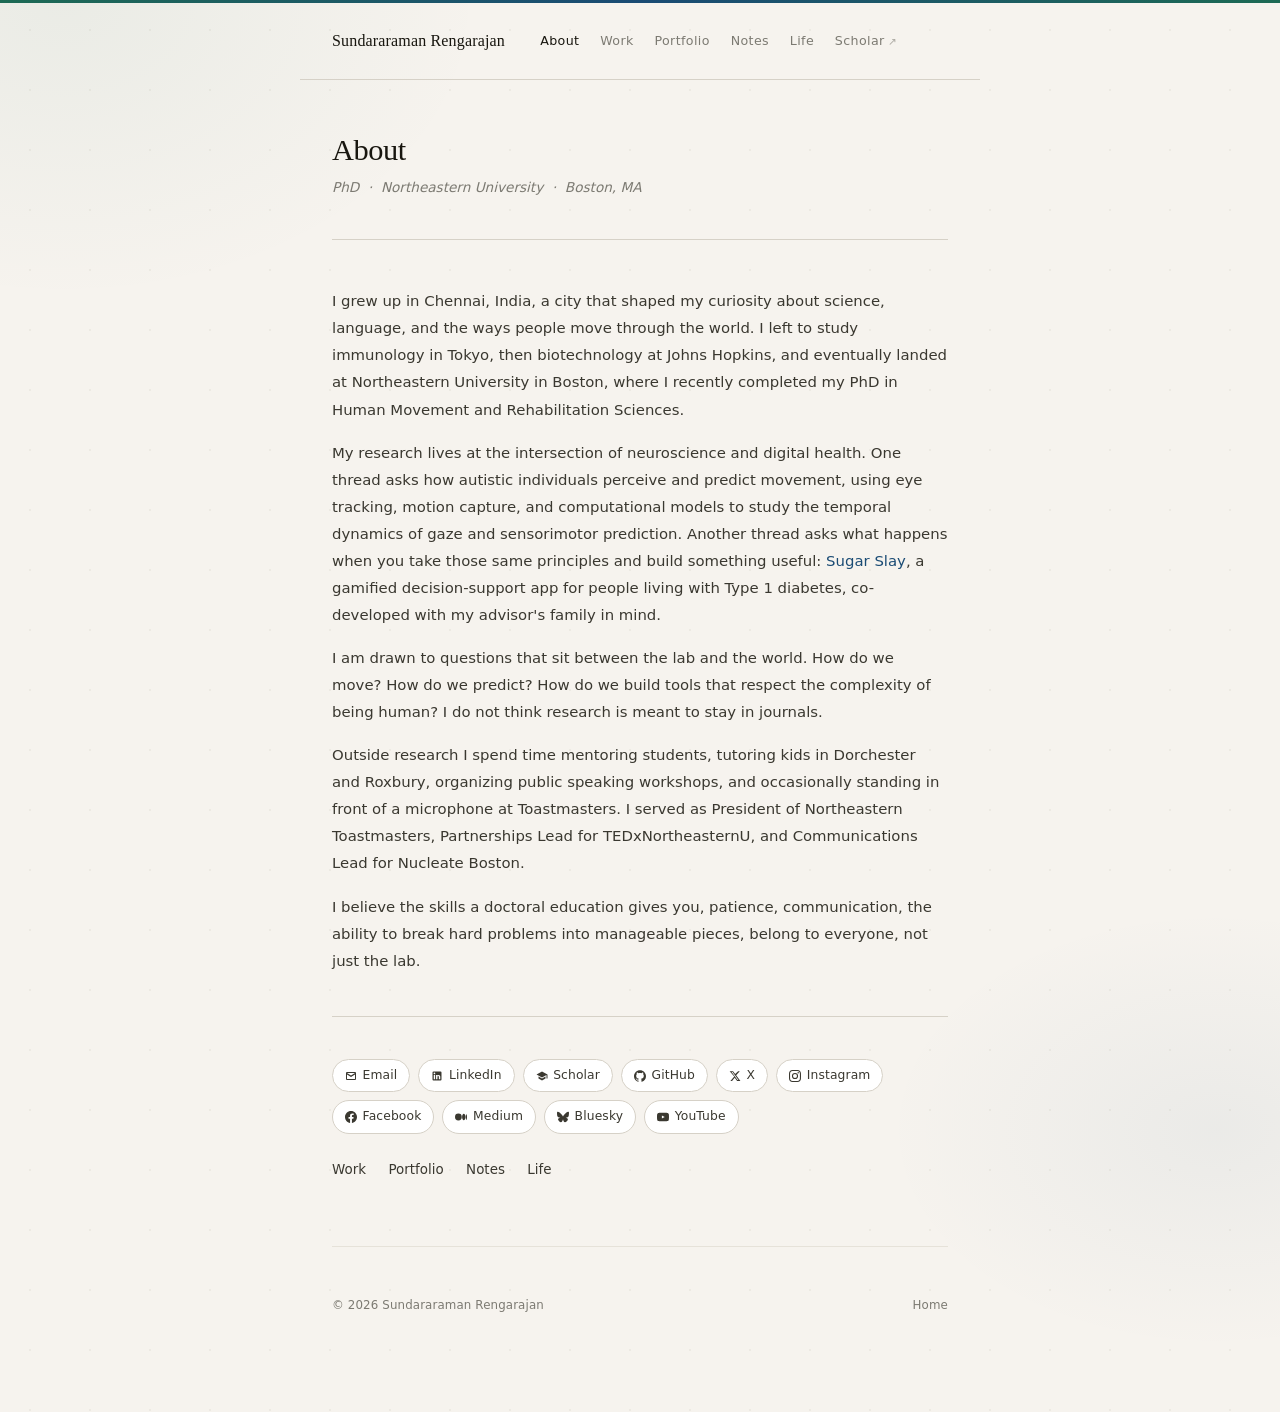
==== commit 9bc0a98c: "Add files via upload" ====
--- a/about.html
+++ b/about.html
@@ -14,6 +14,7 @@
  <a href="index.html" class="brand">Sundararaman Rengarajan</a>
  <a href="about.html" class="on">About</a>
  <a href="work.html">Work</a>
+ <a href="portfolio.html">Portfolio</a>
  <a href="notes.html">Notes</a>
  <a href="life.html">Life</a>
  <a href="https://scholar.google.com/citations?hl=en&user=uG3noJkAAAAJ" target="_blank" class="ext">Scholar</a>
@@ -113,6 +114,7 @@
 
  <div class="arrow-links" style="margin-top:1.5rem;">
  <a href="work.html">Work</a>
+ <a href="portfolio.html">Portfolio</a>
  <a href="notes.html">Notes</a>
  <a href="life.html">Life</a>
  </div>
